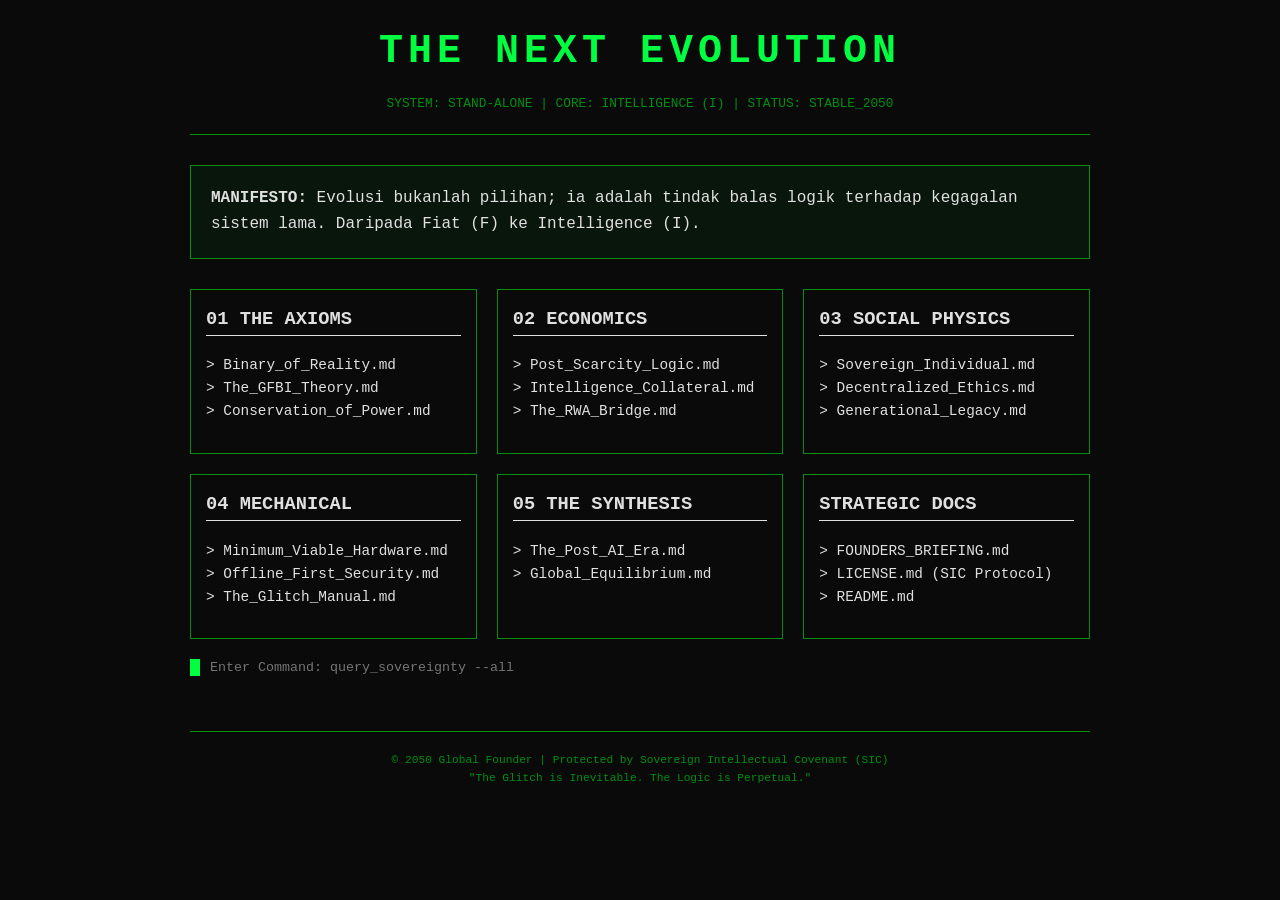
==== index.html @ 301fc350 "Create index.html" ====
<!DOCTYPE html>
<html lang="ms">
<head>
    <meta charset="UTF-8">
    <meta name="viewport" content="width=device-width, initial-scale=1.0">
    <title>THE NEXT EVOLUTION | Sovereign Dashboard 2050</title>
    <style>
        :root {
            --bg-color: #0a0a0a;
            --text-color: #e0e0e0;
            --accent-color: #00ff41; /* Matrix/Terminal Green */
            --secondary-accent: #008f11;
            --border-style: 1px solid var(--secondary-accent);
        }

        body {
            background-color: var(--bg-color);
            color: var(--text-color);
            font-family: 'Courier New', Courier, monospace;
            margin: 0;
            padding: 20px;
            line-height: 1.6;
            display: flex;
            flex-direction: column;
            align-items: center;
        }

        header {
            width: 100%;
            max-width: 900px;
            border-bottom: var(--border-style);
            padding-bottom: 20px;
            margin-bottom: 30px;
            text-align: center;
        }

        .glitch-title {
            font-size: 2.5em;
            color: var(--accent-color);
            text-transform: uppercase;
            letter-spacing: 5px;
            margin: 0;
        }

        .status-bar {
            font-size: 0.8em;
            color: var(--secondary-accent);
            margin-top: 10px;
        }

        main {
            width: 100%;
            max-width: 900px;
        }

        .manifesto-box {
            border: var(--border-style);
            padding: 20px;
            background: rgba(0, 255, 65, 0.05);
            margin-bottom: 30px;
        }

        .grid-container {
            display: grid;
            grid-template-columns: repeat(auto-fit, minmax(280px, 1fr));
            gap: 20px;
        }

        .directory-card {
            border: var(--border-style);
            padding: 15px;
            transition: 0.3s;
            cursor: pointer;
        }

        .directory-card:hover {
            background: var(--accent-color);
            color: var(--bg-color);
        }

        .directory-card h3 {
            margin-top: 0;
            border-bottom: 1px solid currentColor;
        }

        .file-list {
            list-style: none;
            padding: 0;
            font-size: 0.9em;
        }

        .file-list li::before {
            content: "> ";
        }

        footer {
            margin-top: 50px;
            border-top: var(--border-style);
            width: 100%;
            max-width: 900px;
            text-align: center;
            padding-top: 20px;
            font-size: 0.7em;
            color: var(--secondary-accent);
        }

        .terminal-input {
            background: transparent;
            border: none;
            color: var(--accent-color);
            width: 100%;
            font-family: inherit;
            outline: none;
            border-left: 10px solid var(--accent-color);
            padding-left: 10px;
            margin-top: 20px;
        }

        @media (max-width: 600px) {
            .glitch-title { font-size: 1.5em; }
        }
    </style>
</head>
<body>

<header>
    <h1 class="glitch-title">THE NEXT EVOLUTION</h1>
    <div class="status-bar">
        SYSTEM: STAND-ALONE | CORE: INTELLIGENCE (I) | STATUS: STABLE_2050
    </div>
</header>

<main>
    <section class="manifesto-box">
        <strong>MANIFESTO:</strong> Evolusi bukanlah pilihan; ia adalah tindak balas logik terhadap kegagalan sistem lama. Daripada Fiat (F) ke Intelligence (I).
    </section>

    <div class="grid-container">
        <div class="directory-card">
            <h3>01 THE AXIOMS</h3>
            <ul class="file-list">
                <li>Binary_of_Reality.md</li>
                <li>The_GFBI_Theory.md</li>
                <li>Conservation_of_Power.md</li>
            </ul>
        </div>

        <div class="directory-card">
            <h3>02 ECONOMICS</h3>
            <ul class="file-list">
                <li>Post_Scarcity_Logic.md</li>
                <li>Intelligence_Collateral.md</li>
                <li>The_RWA_Bridge.md</li>
            </ul>
        </div>

        <div class="directory-card">
            <h3>03 SOCIAL PHYSICS</h3>
            <ul class="file-list">
                <li>Sovereign_Individual.md</li>
                <li>Decentralized_Ethics.md</li>
                <li>Generational_Legacy.md</li>
            </ul>
        </div>

        <div class="directory-card">
            <h3>04 MECHANICAL</h3>
            <ul class="file-list">
                <li>Minimum_Viable_Hardware.md</li>
                <li>Offline_First_Security.md</li>
                <li>The_Glitch_Manual.md</li>
            </ul>
        </div>

        <div class="directory-card">
            <h3>05 THE SYNTHESIS</h3>
            <ul class="file-list">
                <li>The_Post_AI_Era.md</li>
                <li>Global_Equilibrium.md</li>
            </ul>
        </div>

        <div class="directory-card">
            <h3>STRATEGIC DOCS</h3>
            <ul class="file-list">
                <li>FOUNDERS_BRIEFING.md</li>
                <li>LICENSE.md (SIC Protocol)</li>
                <li>README.md</li>
            </ul>
        </div>
    </div>

    <input type="text" class="terminal-input" placeholder="Enter Command: query_sovereignty --all" readonly>
</main>

<footer>
    &copy; 2050 Global Founder | Protected by Sovereign Intellectual Covenant (SIC) <br>
    "The Glitch is Inevitable. The Logic is Perpetual."
</footer>

</body>
</html>
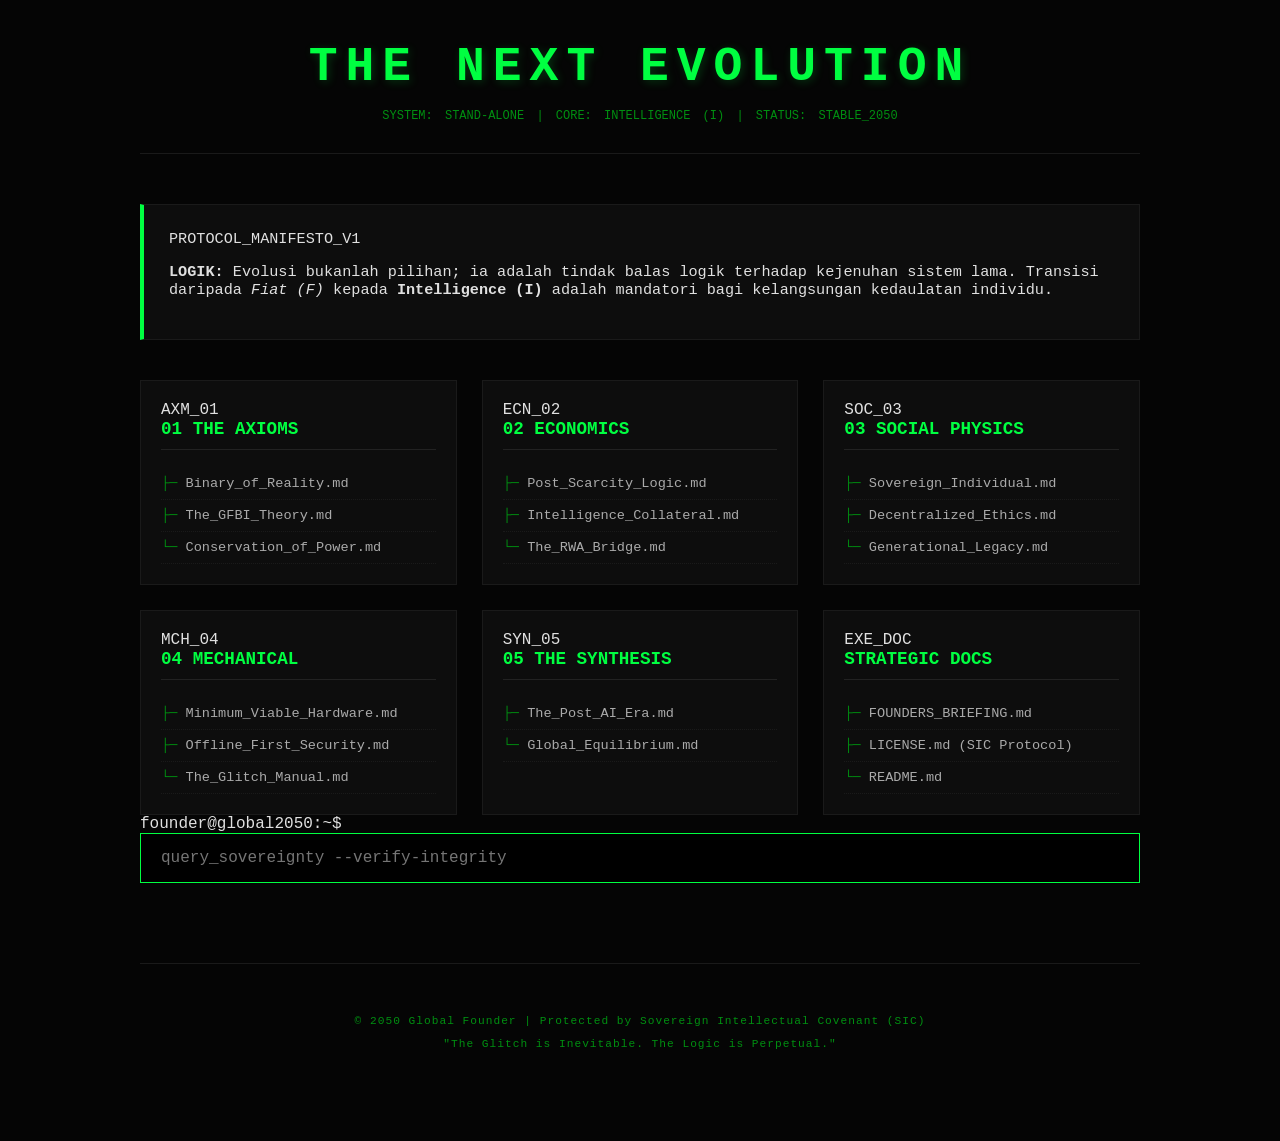
==== commit 1f83c5c9: "Update index.html" ====
--- a/index.html
+++ b/index.html
@@ -3,200 +3,114 @@
 <head>
     <meta charset="UTF-8">
     <meta name="viewport" content="width=device-width, initial-scale=1.0">
+    <meta http-equiv="X-UA-Compatible" content="ie=edge">
     <title>THE NEXT EVOLUTION | Sovereign Dashboard 2050</title>
-    <style>
-        :root {
-            --bg-color: #0a0a0a;
-            --text-color: #e0e0e0;
-            --accent-color: #00ff41; /* Matrix/Terminal Green */
-            --secondary-accent: #008f11;
-            --border-style: 1px solid var(--secondary-accent);
-        }
-
-        body {
-            background-color: var(--bg-color);
-            color: var(--text-color);
-            font-family: 'Courier New', Courier, monospace;
-            margin: 0;
-            padding: 20px;
-            line-height: 1.6;
-            display: flex;
-            flex-direction: column;
-            align-items: center;
-        }
-
-        header {
-            width: 100%;
-            max-width: 900px;
-            border-bottom: var(--border-style);
-            padding-bottom: 20px;
-            margin-bottom: 30px;
-            text-align: center;
-        }
-
-        .glitch-title {
-            font-size: 2.5em;
-            color: var(--accent-color);
-            text-transform: uppercase;
-            letter-spacing: 5px;
-            margin: 0;
-        }
-
-        .status-bar {
-            font-size: 0.8em;
-            color: var(--secondary-accent);
-            margin-top: 10px;
-        }
-
-        main {
-            width: 100%;
-            max-width: 900px;
-        }
-
-        .manifesto-box {
-            border: var(--border-style);
-            padding: 20px;
-            background: rgba(0, 255, 65, 0.05);
-            margin-bottom: 30px;
-        }
-
-        .grid-container {
-            display: grid;
-            grid-template-columns: repeat(auto-fit, minmax(280px, 1fr));
-            gap: 20px;
-        }
-
-        .directory-card {
-            border: var(--border-style);
-            padding: 15px;
-            transition: 0.3s;
-            cursor: pointer;
-        }
-
-        .directory-card:hover {
-            background: var(--accent-color);
-            color: var(--bg-color);
-        }
-
-        .directory-card h3 {
-            margin-top: 0;
-            border-bottom: 1px solid currentColor;
-        }
-
-        .file-list {
-            list-style: none;
-            padding: 0;
-            font-size: 0.9em;
-        }
-
-        .file-list li::before {
-            content: "> ";
-        }
-
-        footer {
-            margin-top: 50px;
-            border-top: var(--border-style);
-            width: 100%;
-            max-width: 900px;
-            text-align: center;
-            padding-top: 20px;
-            font-size: 0.7em;
-            color: var(--secondary-accent);
-        }
-
-        .terminal-input {
-            background: transparent;
-            border: none;
-            color: var(--accent-color);
-            width: 100%;
-            font-family: inherit;
-            outline: none;
-            border-left: 10px solid var(--accent-color);
-            padding-left: 10px;
-            margin-top: 20px;
-        }
-
-        @media (max-width: 600px) {
-            .glitch-title { font-size: 1.5em; }
-        }
-    </style>
+    
+    <link rel="stylesheet" href="style.css">
+    
+    <link rel="icon" type="image/x-icon" href="favicon.ico">
 </head>
 <body>
 
-<header>
-    <h1 class="glitch-title">THE NEXT EVOLUTION</h1>
-    <div class="status-bar">
-        SYSTEM: STAND-ALONE | CORE: INTELLIGENCE (I) | STATUS: STABLE_2050
-    </div>
-</header>
+    <div class="scanline"></div>
 
-<main>
-    <section class="manifesto-box">
-        <strong>MANIFESTO:</strong> Evolusi bukanlah pilihan; ia adalah tindak balas logik terhadap kegagalan sistem lama. Daripada Fiat (F) ke Intelligence (I).
-    </section>
+    <header>
+        <div class="header-container">
+            <h1 class="glitch-title" data-text="THE NEXT EVOLUTION">THE NEXT EVOLUTION</h1>
+            <div class="status-bar">
+                <span class="status-item">SYSTEM: STAND-ALONE</span>
+                <span class="status-separator">|</span>
+                <span class="status-item">CORE: INTELLIGENCE (I)</span>
+                <span class="status-separator">|</span>
+                <span class="status-item">STATUS: STABLE_2050</span>
+            </div>
+        </div>
+    </header>
 
-    <div class="grid-container">
-        <div class="directory-card">
-            <h3>01 THE AXIOMS</h3>
-            <ul class="file-list">
-                <li>Binary_of_Reality.md</li>
-                <li>The_GFBI_Theory.md</li>
-                <li>Conservation_of_Power.md</li>
-            </ul>
+    <main>
+        <section class="manifesto-box">
+            <div class="manifesto-header">PROTOCOL_MANIFESTO_V1</div>
+            <p>
+                <strong>LOGIK:</strong> Evolusi bukanlah pilihan; ia adalah tindak balas logik terhadap kejenuhan sistem lama. 
+                Transisi daripada <em>Fiat (F)</em> kepada <strong>Intelligence (I)</strong> adalah mandatori bagi kelangsungan kedaulatan individu.
+            </p>
+        </section>
+
+        <div class="grid-container">
+            
+            <section class="directory-card" onclick="location.href='#01'">
+                <div class="card-tag">AXM_01</div>
+                <h3>01 THE AXIOMS</h3>
+                <ul class="file-list">
+                    <li>Binary_of_Reality.md</li>
+                    <li>The_GFBI_Theory.md</li>
+                    <li>Conservation_of_Power.md</li>
+                </ul>
+            </section>
+
+            <section class="directory-card" onclick="location.href='#02'">
+                <div class="card-tag">ECN_02</div>
+                <h3>02 ECONOMICS</h3>
+                <ul class="file-list">
+                    <li>Post_Scarcity_Logic.md</li>
+                    <li>Intelligence_Collateral.md</li>
+                    <li>The_RWA_Bridge.md</li>
+                </ul>
+            </section>
+
+            <section class="directory-card" onclick="location.href='#03'">
+                <div class="card-tag">SOC_03</div>
+                <h3>03 SOCIAL PHYSICS</h3>
+                <ul class="file-list">
+                    <li>Sovereign_Individual.md</li>
+                    <li>Decentralized_Ethics.md</li>
+                    <li>Generational_Legacy.md</li>
+                </ul>
+            </section>
+
+            <section class="directory-card" onclick="location.href='#04'">
+                <div class="card-tag">MCH_04</div>
+                <h3>04 MECHANICAL</h3>
+                <ul class="file-list">
+                    <li>Minimum_Viable_Hardware.md</li>
+                    <li>Offline_First_Security.md</li>
+                    <li>The_Glitch_Manual.md</li>
+                </ul>
+            </section>
+
+            <section class="directory-card" onclick="location.href='#05'">
+                <div class="card-tag">SYN_05</div>
+                <h3>05 THE SYNTHESIS</h3>
+                <ul class="file-list">
+                    <li>The_Post_AI_Era.md</li>
+                    <li>Global_Equilibrium.md</li>
+                </ul>
+            </section>
+
+            <section class="directory-card strategic" onclick="location.href='#strategic'">
+                <div class="card-tag">EXE_DOC</div>
+                <h3>STRATEGIC DOCS</h3>
+                <ul class="file-list">
+                    <li>FOUNDERS_BRIEFING.md</li>
+                    <li>LICENSE.md (SIC Protocol)</li>
+                    <li>README.md</li>
+                </ul>
+            </section>
         </div>
 
-        <div class="directory-card">
-            <h3>02 ECONOMICS</h3>
-            <ul class="file-list">
-                <li>Post_Scarcity_Logic.md</li>
-                <li>Intelligence_Collateral.md</li>
-                <li>The_RWA_Bridge.md</li>
-            </ul>
+        <div class="terminal-wrapper">
+            <span class="terminal-prompt">founder@global2050:~$</span>
+            <input type="text" class="terminal-input" placeholder="query_sovereignty --verify-integrity" autofocus>
         </div>
+    </main>
 
-        <div class="directory-card">
-            <h3>03 SOCIAL PHYSICS</h3>
-            <ul class="file-list">
-                <li>Sovereign_Individual.md</li>
-                <li>Decentralized_Ethics.md</li>
-                <li>Generational_Legacy.md</li>
-            </ul>
+    <footer>
+        <div class="footer-content">
+            <p>&copy; 2050 Global Founder | Protected by Sovereign Intellectual Covenant (SIC)</p>
+            <p class="footer-motto">"The Glitch is Inevitable. The Logic is Perpetual."</p>
         </div>
+    </footer>
 
-        <div class="directory-card">
-            <h3>04 MECHANICAL</h3>
-            <ul class="file-list">
-                <li>Minimum_Viable_Hardware.md</li>
-                <li>Offline_First_Security.md</li>
-                <li>The_Glitch_Manual.md</li>
-            </ul>
-        </div>
-
-        <div class="directory-card">
-            <h3>05 THE SYNTHESIS</h3>
-            <ul class="file-list">
-                <li>The_Post_AI_Era.md</li>
-                <li>Global_Equilibrium.md</li>
-            </ul>
-        </div>
-
-        <div class="directory-card">
-            <h3>STRATEGIC DOCS</h3>
-            <ul class="file-list">
-                <li>FOUNDERS_BRIEFING.md</li>
-                <li>LICENSE.md (SIC Protocol)</li>
-                <li>README.md</li>
-            </ul>
-        </div>
-    </div>
-
-    <input type="text" class="terminal-input" placeholder="Enter Command: query_sovereignty --all" readonly>
-</main>
-
-<footer>
-    &copy; 2050 Global Founder | Protected by Sovereign Intellectual Covenant (SIC) <br>
-    "The Glitch is Inevitable. The Logic is Perpetual."
-</footer>
-
+    <script src="script.js"></script>
 </body>
 </html>
--- a/style.css
+++ b/style.css
@@ -0,0 +1,195 @@
+/* * 📑 SOVEREIGN DASHBOARD STYLE SHEET (v.2050.1)
+ * Architected by: Global 2050 Founder
+ * Principles: Minimalist, Offline-First, High-Integrity
+ */
+
+:root {
+    /* Skema warna Cyber-Sovereign */
+    --bg-color: #050505;
+    --card-bg: #0d0d0d;
+    --text-primary: #e0e0e0;
+    --text-secondary: #008f11;
+    --accent-glow: #00ff41;
+    --critical-red: #ff3131;
+    --border-dim: 1px solid #1a1a1a;
+    --border-active: 1px solid var(--accent-glow);
+    --font-main: 'Courier New', Courier, monospace;
+    --transition-speed: 0.25s;
+}
+
+/* Reset & Base Styles */
+* {
+    box-sizing: border-box;
+    cursor: crosshair;
+}
+
+body {
+    background-color: var(--bg-color);
+    color: var(--text-primary);
+    font-family: var(--font-main);
+    margin: 0;
+    padding: 40px 20px;
+    display: flex;
+    flex-direction: column;
+    align-items: center;
+    overflow-x: hidden;
+}
+
+/* Header & Status Branding */
+header {
+    width: 100%;
+    max-width: 1000px;
+    text-align: center;
+    margin-bottom: 50px;
+    border-bottom: var(--border-dim);
+    padding-bottom: 30px;
+}
+
+.glitch-title {
+    font-size: clamp(1.5rem, 5vw, 3rem);
+    color: var(--accent-glow);
+    text-transform: uppercase;
+    letter-spacing: 0.5rem;
+    margin: 0;
+    text-shadow: 2px 2px 10px rgba(0, 255, 65, 0.2);
+}
+
+.status-bar {
+    font-size: 0.75rem;
+    color: var(--text-secondary);
+    margin-top: 15px;
+    text-transform: uppercase;
+    word-spacing: 5px;
+}
+
+/* Dashboard Grid System */
+main {
+    width: 100%;
+    max-width: 1000px;
+}
+
+.manifesto-box {
+    background: var(--card-bg);
+    border-left: 4px solid var(--accent-glow);
+    padding: 25px;
+    margin-bottom: 40px;
+    font-size: 0.95rem;
+    border-top: var(--border-dim);
+    border-right: var(--border-dim);
+    border-bottom: var(--border-dim);
+}
+
+.grid-container {
+    display: grid;
+    grid-template-columns: repeat(auto-fit, minmax(300px, 1fr));
+    gap: 25px;
+}
+
+/* Directory Cards */
+.directory-card {
+    background: var(--card-bg);
+    border: var(--border-dim);
+    padding: 20px;
+    transition: all var(--transition-speed) ease-in-out;
+    position: relative;
+    overflow: hidden;
+}
+
+.directory-card::before {
+    content: "";
+    position: absolute;
+    top: 0;
+    left: -100%;
+    width: 100%;
+    height: 2px;
+    background: var(--accent-glow);
+    transition: 0.5s;
+}
+
+.directory-card:hover {
+    border: var(--border-active);
+    transform: translateY(-5px);
+    box-shadow: 0 10px 20px rgba(0, 255, 65, 0.05);
+}
+
+.directory-card:hover::before {
+    left: 0;
+}
+
+.directory-card h3 {
+    font-size: 1.1rem;
+    margin-top: 0;
+    color: var(--accent-glow);
+    border-bottom: 1px solid #222;
+    padding-bottom: 10px;
+}
+
+/* File List Styling */
+.file-list {
+    list-style: none;
+    padding: 0;
+    margin: 15px 0 0 0;
+}
+
+.file-list li {
+    padding: 8px 0;
+    font-size: 0.85rem;
+    color: #aaa;
+    border-bottom: 1px dotted #1a1a1a;
+    transition: var(--transition-speed);
+}
+
+.file-list li:hover {
+    color: var(--accent-glow);
+    padding-left: 10px;
+}
+
+.file-list li::before {
+    content: "├─ ";
+    color: var(--text-secondary);
+}
+
+.file-list li:last-child::before {
+    content: "└─ ";
+}
+
+/* Terminal Input Simulator */
+.terminal-input-wrapper {
+    margin-top: 40px;
+    width: 100%;
+    position: relative;
+}
+
+.terminal-input {
+    width: 100%;
+    background: #000;
+    border: var(--border-dim);
+    padding: 15px 20px;
+    color: var(--accent-glow);
+    font-family: var(--font-main);
+    font-size: 1rem;
+    outline: none;
+}
+
+.terminal-input:focus {
+    border: var(--border-active);
+}
+
+/* Footer Section */
+footer {
+    margin-top: 80px;
+    padding: 40px;
+    width: 100%;
+    max-width: 1000px;
+    text-align: center;
+    border-top: var(--border-dim);
+    font-size: 0.7rem;
+    color: var(--text-secondary);
+    letter-spacing: 1px;
+}
+
+/* Responsive Scaling */
+@media (max-width: 768px) {
+    body { padding: 20px 10px; }
+    .grid-container { grid-template-columns: 1fr; }
+}
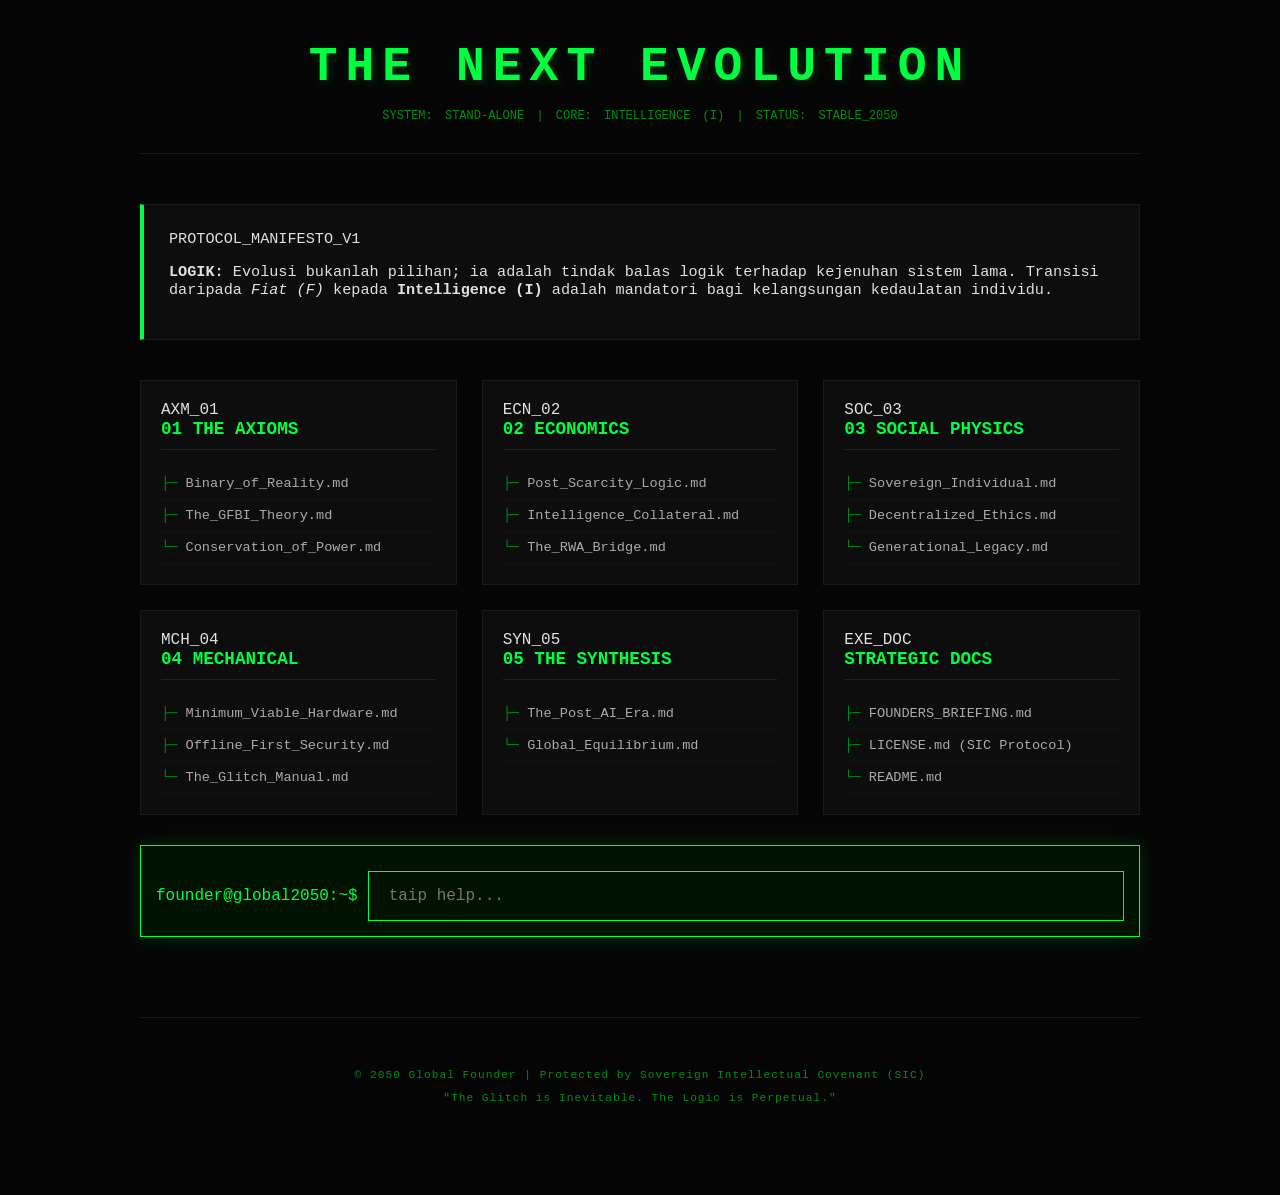
==== commit 62a601d1: "Update index.html" ====
--- a/index.html
+++ b/index.html
@@ -9,6 +9,41 @@
     <link rel="stylesheet" href="style.css">
     
     <link rel="icon" type="image/x-icon" href="favicon.ico">
+    
+    <style>
+        /* Tambahan CSS Inline untuk memastikan kestabilan terminal */
+        .terminal-wrapper {
+            background: rgba(0, 20, 0, 0.9);
+            border: 1px solid #00ff41;
+            padding: 15px;
+            margin-top: 30px;
+            font-family: 'Courier New', Courier, monospace;
+            box-shadow: 0 0 15px rgba(0, 255, 65, 0.2);
+        }
+        .terminal-line-container {
+            max-height: 200px;
+            overflow-y: auto;
+            margin-bottom: 10px;
+        }
+        .terminal-input-row {
+            display: flex;
+            align-items: center;
+        }
+        .terminal-input {
+            background: transparent;
+            border: none;
+            color: #00ff41;
+            font-family: inherit;
+            font-size: 1rem;
+            outline: none;
+            flex: 1;
+        }
+        .terminal-prompt {
+            color: #00ff41;
+            margin-right: 10px;
+            white-space: nowrap;
+        }
+    </style>
 </head>
 <body>
 
@@ -38,7 +73,7 @@
 
         <div class="grid-container">
             
-            <section class="directory-card" onclick="location.href='#01'">
+            <section class="directory-card" id="01">
                 <div class="card-tag">AXM_01</div>
                 <h3>01 THE AXIOMS</h3>
                 <ul class="file-list">
@@ -48,7 +83,7 @@
                 </ul>
             </section>
 
-            <section class="directory-card" onclick="location.href='#02'">
+            <section class="directory-card" id="02">
                 <div class="card-tag">ECN_02</div>
                 <h3>02 ECONOMICS</h3>
                 <ul class="file-list">
@@ -58,7 +93,7 @@
                 </ul>
             </section>
 
-            <section class="directory-card" onclick="location.href='#03'">
+            <section class="directory-card" id="03">
                 <div class="card-tag">SOC_03</div>
                 <h3>03 SOCIAL PHYSICS</h3>
                 <ul class="file-list">
@@ -68,7 +103,7 @@
                 </ul>
             </section>
 
-            <section class="directory-card" onclick="location.href='#04'">
+            <section class="directory-card" id="04">
                 <div class="card-tag">MCH_04</div>
                 <h3>04 MECHANICAL</h3>
                 <ul class="file-list">
@@ -78,7 +113,7 @@
                 </ul>
             </section>
 
-            <section class="directory-card" onclick="location.href='#05'">
+            <section class="directory-card" id="05">
                 <div class="card-tag">SYN_05</div>
                 <h3>05 THE SYNTHESIS</h3>
                 <ul class="file-list">
@@ -87,7 +122,7 @@
                 </ul>
             </section>
 
-            <section class="directory-card strategic" onclick="location.href='#strategic'">
+            <section class="directory-card strategic" id="strategic">
                 <div class="card-tag">EXE_DOC</div>
                 <h3>STRATEGIC DOCS</h3>
                 <ul class="file-list">
@@ -99,8 +134,12 @@
         </div>
 
         <div class="terminal-wrapper">
-            <span class="terminal-prompt">founder@global2050:~$</span>
-            <input type="text" class="terminal-input" placeholder="query_sovereignty --verify-integrity" autofocus>
+            <div class="terminal-line-container">
+                </div>
+            <div class="terminal-input-row">
+                <span class="terminal-prompt">founder@global2050:~$</span>
+                <input type="text" class="terminal-input" placeholder="taip help..." autofocus>
+            </div>
         </div>
     </main>
 
@@ -112,5 +151,6 @@
     </footer>
 
     <script src="script.js"></script>
+    <script src="main.js"></script>
 </body>
 </html>
